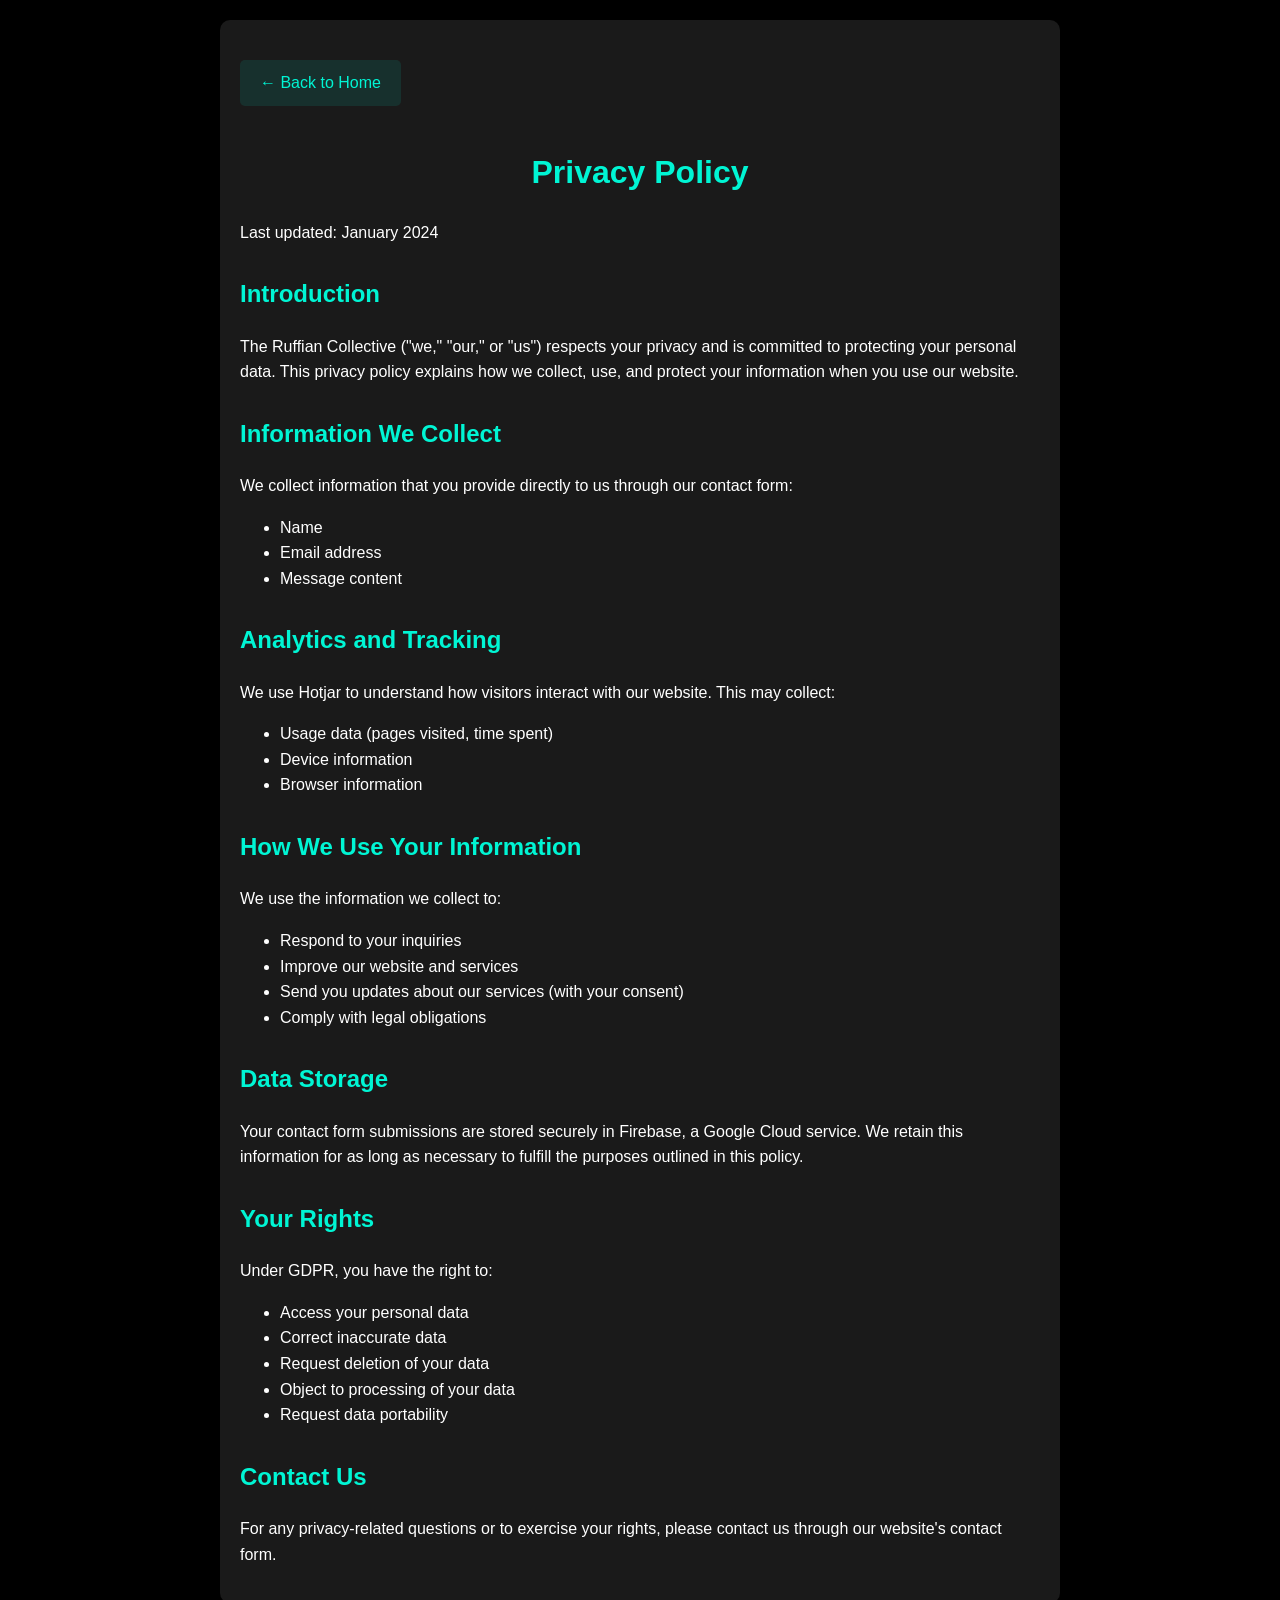
==== privacy-policy.html @ 1312906c "Legal Notices etc" ====
<!DOCTYPE html>
<html lang="en">
<head>
    <meta charset="UTF-8">
    <meta name="viewport" content="width=device-width, initial-scale=1.0">
    <title>Privacy Policy - The Ruffian Collective</title>
    <style>
        body {
            font-family: 'Arial', sans-serif;
            line-height: 1.6;
            color: #fff;
            background-color: #000;
            margin: 0;
            padding: 20px;
        }
        .container {
            max-width: 800px;
            margin: 0 auto;
            padding: 20px;
            background: rgba(255, 255, 255, 0.1);
            border-radius: 10px;
        }
        h1 {
            color: #00f5d4;
            text-align: center;
        }
        h2 {
            color: #00f5d4;
            margin-top: 30px;
        }
        a {
            color: #00f5d4;
            text-decoration: none;
        }
        a:hover {
            text-decoration: underline;
        }
        .back-link {
            display: inline-block;
            margin: 20px 0;
            padding: 10px 20px;
            background: rgba(0, 245, 212, 0.1);
            border-radius: 5px;
            transition: all 0.3s ease;
        }
        .back-link:hover {
            background: rgba(0, 245, 212, 0.2);
            text-decoration: none;
        }
    </style>
</head>
<body>
    <div class="container">
        <a href="index.html" class="back-link">← Back to Home</a>
        <h1>Privacy Policy</h1>
        <p>Last updated: January 2024</p>

        <h2>Introduction</h2>
        <p>The Ruffian Collective ("we," "our," or "us") respects your privacy and is committed to protecting your personal data. This privacy policy explains how we collect, use, and protect your information when you use our website.</p>

        <h2>Information We Collect</h2>
        <p>We collect information that you provide directly to us through our contact form:</p>
        <ul>
            <li>Name</li>
            <li>Email address</li>
            <li>Message content</li>
        </ul>

        <h2>Analytics and Tracking</h2>
        <p>We use Hotjar to understand how visitors interact with our website. This may collect:</p>
        <ul>
            <li>Usage data (pages visited, time spent)</li>
            <li>Device information</li>
            <li>Browser information</li>
        </ul>

        <h2>How We Use Your Information</h2>
        <p>We use the information we collect to:</p>
        <ul>
            <li>Respond to your inquiries</li>
            <li>Improve our website and services</li>
            <li>Send you updates about our services (with your consent)</li>
            <li>Comply with legal obligations</li>
        </ul>

        <h2>Data Storage</h2>
        <p>Your contact form submissions are stored securely in Firebase, a Google Cloud service. We retain this information for as long as necessary to fulfill the purposes outlined in this policy.</p>

        <h2>Your Rights</h2>
        <p>Under GDPR, you have the right to:</p>
        <ul>
            <li>Access your personal data</li>
            <li>Correct inaccurate data</li>
            <li>Request deletion of your data</li>
            <li>Object to processing of your data</li>
            <li>Request data portability</li>
        </ul>

        <h2>Contact Us</h2>
        <p>For any privacy-related questions or to exercise your rights, please contact us through our website's contact form.</p>
    </div>
</body>
</html>
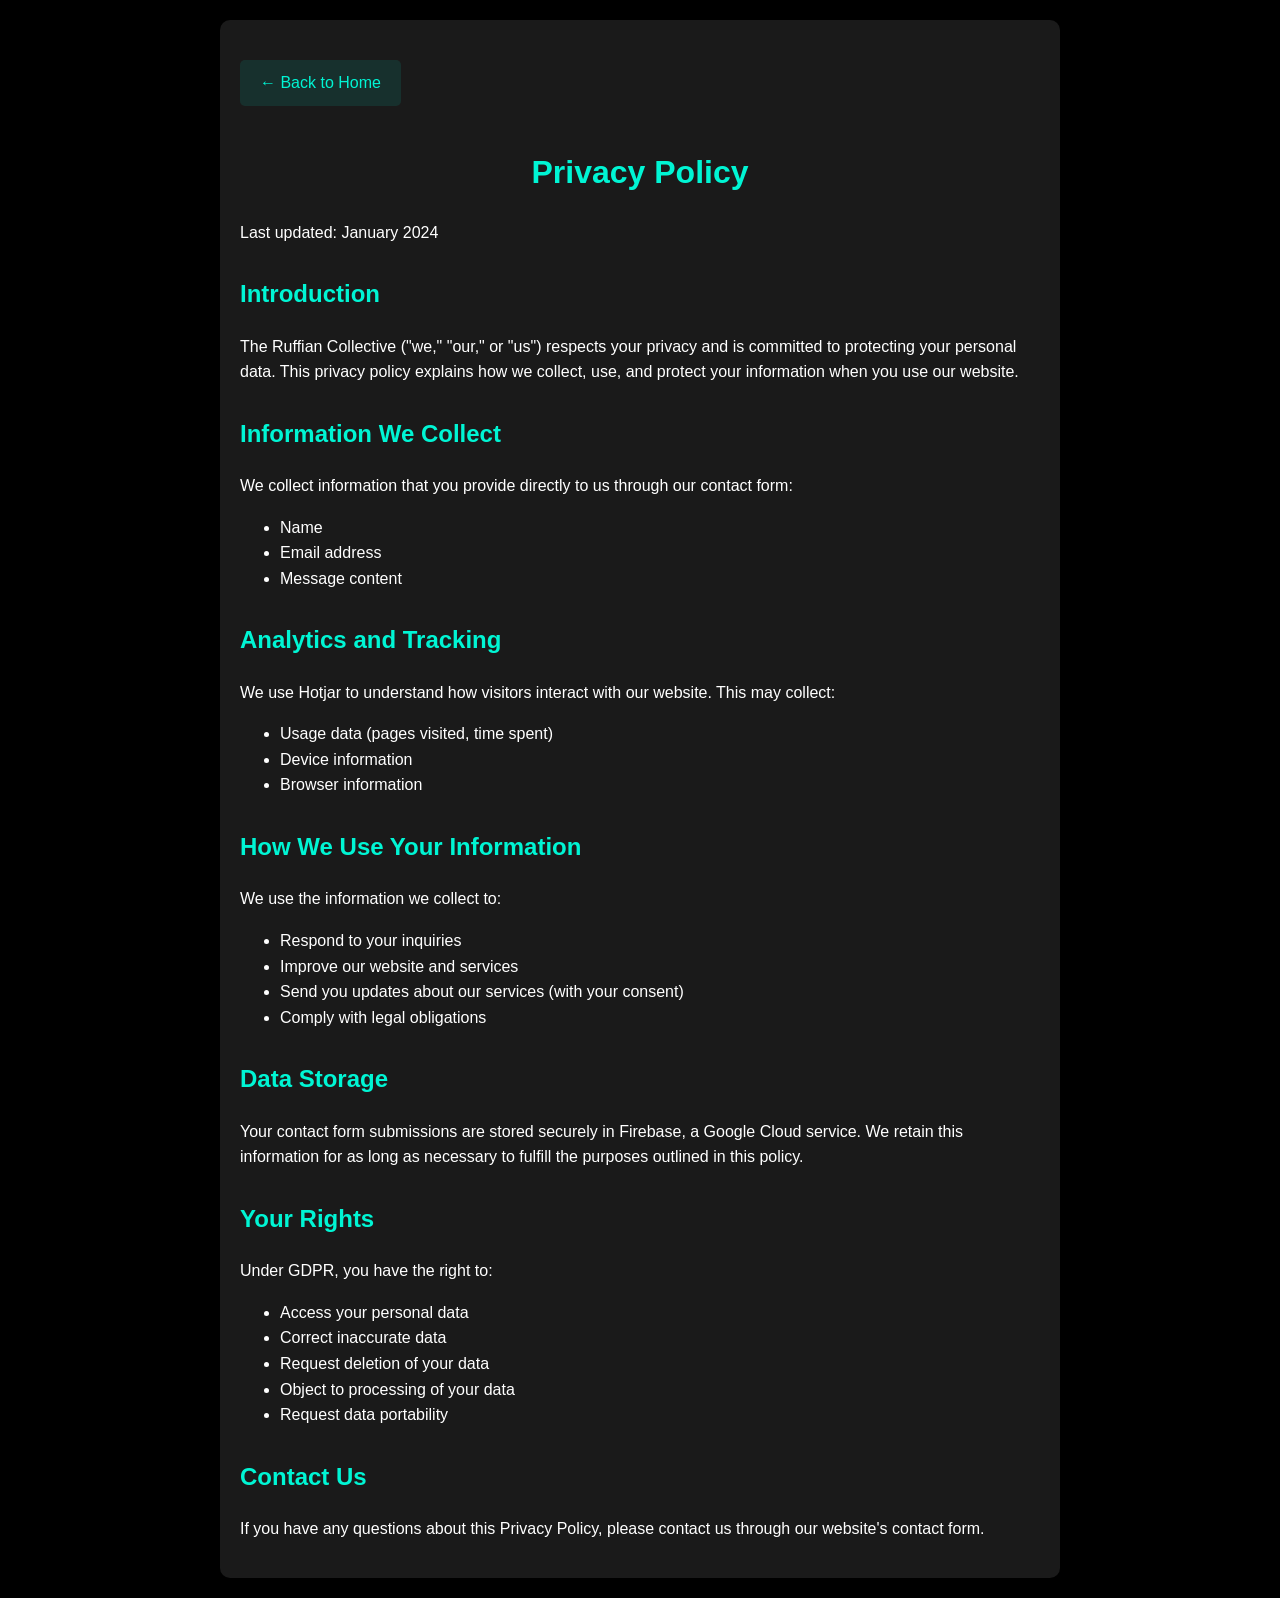
==== commit 9aca6a41: "feat: remove LinkedIn icon and add scroll-to-top on legal pages" ====
--- a/privacy-policy.html
+++ b/privacy-policy.html
@@ -4,6 +4,7 @@
     <meta charset="UTF-8">
     <meta name="viewport" content="width=device-width, initial-scale=1.0">
     <title>Privacy Policy - The Ruffian Collective</title>
+    <link rel="stylesheet" href="https://cdnjs.cloudflare.com/ajax/libs/font-awesome/6.5.1/css/all.min.css">
     <style>
         body {
             font-family: 'Arial', sans-serif;
@@ -46,6 +47,38 @@
         .back-link:hover {
             background: rgba(0, 245, 212, 0.2);
             text-decoration: none;
+        }
+        .scroll-to-top {
+            position: fixed;
+            bottom: 30px;
+            right: 30px;
+            background: rgba(0, 245, 212, 0.2);
+            color: #00f5d4;
+            width: 50px;
+            height: 50px;
+            border-radius: 50%;
+            display: flex;
+            align-items: center;
+            justify-content: center;
+            cursor: pointer;
+            opacity: 0;
+            visibility: hidden;
+            transform: translateY(20px);
+            transition: all 0.3s ease;
+            border: 2px solid #00f5d4;
+            font-size: 24px;
+            z-index: 1000;
+        }
+
+        .scroll-to-top.show {
+            opacity: 1;
+            visibility: visible;
+            transform: translateY(0);
+        }
+
+        .scroll-to-top:hover {
+            background: rgba(0, 245, 212, 0.3);
+            transform: translateY(-5px);
         }
     </style>
 </head>
@@ -97,7 +130,31 @@
         </ul>
 
         <h2>Contact Us</h2>
-        <p>For any privacy-related questions or to exercise your rights, please contact us through our website's contact form.</p>
+        <p>If you have any questions about this Privacy Policy, please contact us through our website's contact form.</p>
     </div>
+
+    <button class="scroll-to-top" aria-label="Scroll to top">
+        <i class="fas fa-arrow-up"></i>
+    </button>
+
+    <script>
+        // Scroll to top functionality
+        const scrollToTopButton = document.querySelector('.scroll-to-top');
+        
+        window.addEventListener('scroll', () => {
+            if (window.pageYOffset > 100) {
+                scrollToTopButton.classList.add('show');
+            } else {
+                scrollToTopButton.classList.remove('show');
+            }
+        });
+        
+        scrollToTopButton.addEventListener('click', () => {
+            window.scrollTo({
+                top: 0,
+                behavior: 'smooth'
+            });
+        });
+    </script>
 </body>
 </html>
